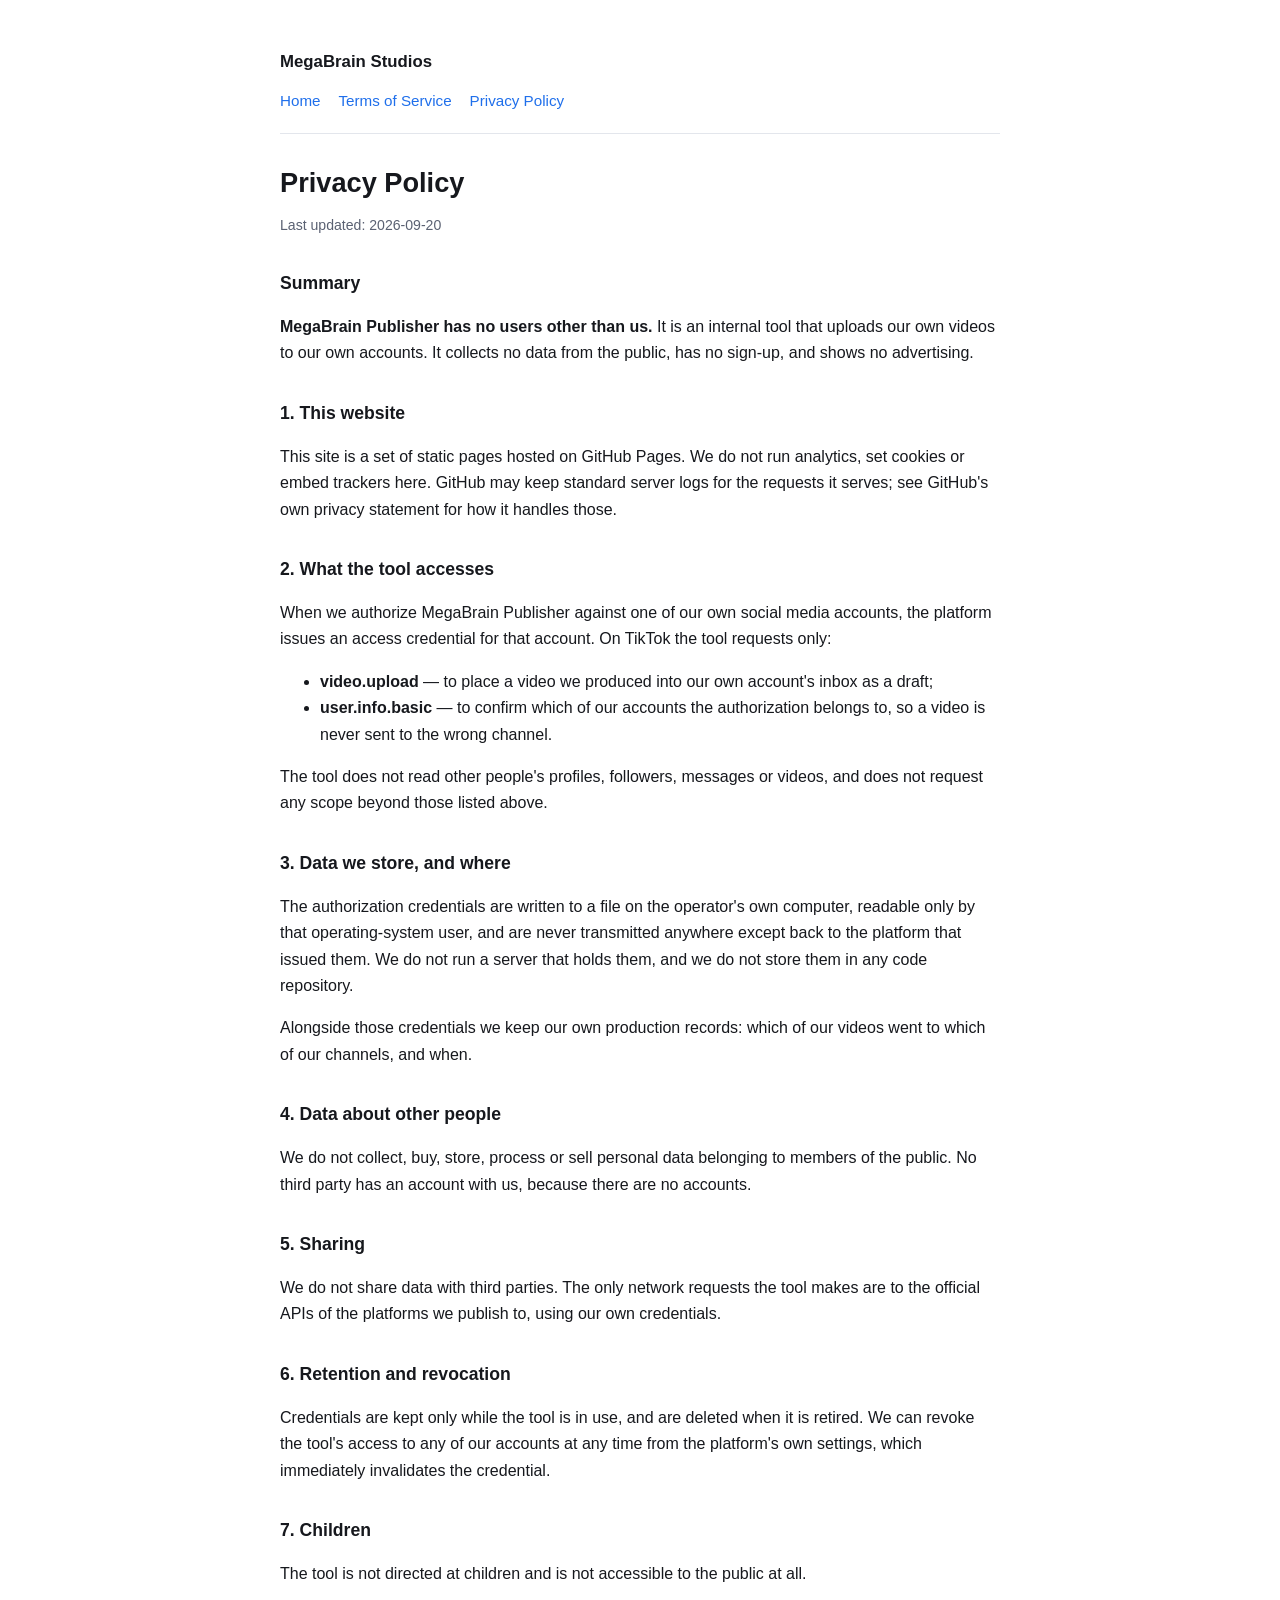
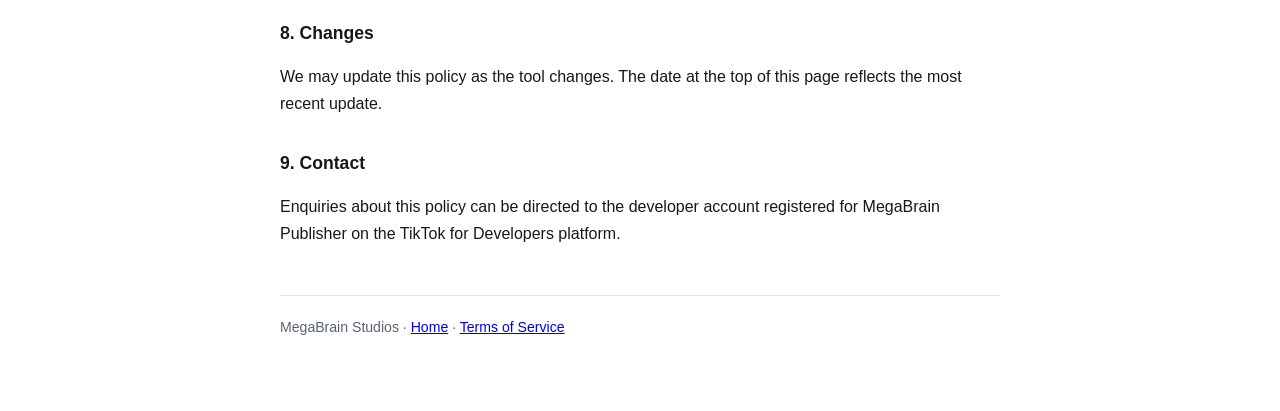
==== privacy.html @ 68c1b04f "Site institucional: termos de uso e política de privacidade Páginas exigidas pelo cadastro do app no" ====
<!doctype html>
<html lang="en">
<head>
<meta charset="utf-8">
<meta name="viewport" content="width=device-width, initial-scale=1">
<title>Privacy Policy — MegaBrain Studios</title>
<meta name="description" content="Privacy Policy for MegaBrain Studios and its internal publishing tool, MegaBrain Publisher.">
<link rel="stylesheet" href="style.css">
</head>
<body>
<div class="wrap">
  <header>
    <a class="brand" href="./">MegaBrain Studios</a>
    <nav>
      <a href="./">Home</a>
      <a href="terms.html">Terms of Service</a>
      <a href="privacy.html">Privacy Policy</a>
    </nav>
  </header>

  <h1>Privacy Policy</h1>
  <p class="updated">Last updated: 2026-09-20</p>

  <h2>Summary</h2>
  <p><strong>MegaBrain Publisher has no users other than us.</strong> It is an internal tool that
  uploads our own videos to our own accounts. It collects no data from the public, has no sign-up,
  and shows no advertising.</p>

  <h2>1. This website</h2>
  <p>This site is a set of static pages hosted on GitHub Pages. We do not run analytics, set
  cookies or embed trackers here. GitHub may keep standard server logs for the requests it serves;
  see GitHub's own privacy statement for how it handles those.</p>

  <h2>2. What the tool accesses</h2>
  <p>When we authorize MegaBrain Publisher against one of our own social media accounts, the
  platform issues an access credential for that account. On TikTok the tool requests only:</p>
  <ul>
    <li><strong>video.upload</strong> — to place a video we produced into our own account's inbox
    as a draft;</li>
    <li><strong>user.info.basic</strong> — to confirm which of our accounts the authorization
    belongs to, so a video is never sent to the wrong channel.</li>
  </ul>
  <p>The tool does not read other people's profiles, followers, messages or videos, and does not
  request any scope beyond those listed above.</p>

  <h2>3. Data we store, and where</h2>
  <p>The authorization credentials are written to a file on the operator's own computer, readable
  only by that operating-system user, and are never transmitted anywhere except back to the
  platform that issued them. We do not run a server that holds them, and we do not store them in
  any code repository.</p>
  <p>Alongside those credentials we keep our own production records: which of our videos went to
  which of our channels, and when.</p>

  <h2>4. Data about other people</h2>
  <p>We do not collect, buy, store, process or sell personal data belonging to members of the
  public. No third party has an account with us, because there are no accounts.</p>

  <h2>5. Sharing</h2>
  <p>We do not share data with third parties. The only network requests the tool makes are to the
  official APIs of the platforms we publish to, using our own credentials.</p>

  <h2>6. Retention and revocation</h2>
  <p>Credentials are kept only while the tool is in use, and are deleted when it is retired. We can
  revoke the tool's access to any of our accounts at any time from the platform's own settings,
  which immediately invalidates the credential.</p>

  <h2>7. Children</h2>
  <p>The tool is not directed at children and is not accessible to the public at all.</p>

  <h2>8. Changes</h2>
  <p>We may update this policy as the tool changes. The date at the top of this page reflects the
  most recent update.</p>

  <h2>9. Contact</h2>
  <p>Enquiries about this policy can be directed to the developer account registered for MegaBrain
  Publisher on the TikTok for Developers platform.</p>

  <footer>
    MegaBrain Studios · <a href="./">Home</a> · <a href="terms.html">Terms of Service</a>
  </footer>
</div>
</body>
</html>
---- style.css ----
:root {
  --bg: #ffffff;
  --fg: #16181d;
  --muted: #5a6172;
  --line: #e3e6ec;
  --accent: #1f6feb;
}
@media (prefers-color-scheme: dark) {
  :root:not([data-theme="light"]) {
    --bg: #0f1115;
    --fg: #e8eaed;
    --muted: #9aa2b1;
    --line: #262a33;
    --accent: #6ea8ff;
  }
}
* { box-sizing: border-box; }
body {
  margin: 0;
  background: var(--bg);
  color: var(--fg);
  font: 16px/1.65 -apple-system, BlinkMacSystemFont, "Segoe UI", Roboto, Helvetica, Arial, sans-serif;
  padding: 0 16px;
}
.wrap { max-width: 720px; margin: 0 auto; padding: 48px 0 72px; }
header { border-bottom: 1px solid var(--line); padding-bottom: 20px; margin-bottom: 32px; }
header a.brand { font-weight: 700; font-size: 1.05rem; color: var(--fg); text-decoration: none; }
nav { margin-top: 12px; display: flex; gap: 18px; flex-wrap: wrap; }
nav a { color: var(--accent); text-decoration: none; font-size: 0.95rem; }
nav a:hover { text-decoration: underline; }
h1 { font-size: 1.7rem; line-height: 1.25; margin: 0 0 8px; }
h2 { font-size: 1.1rem; margin: 32px 0 8px; }
p, li { color: var(--fg); }
.lead { color: var(--muted); margin-top: 0; }
.updated { color: var(--muted); font-size: 0.88rem; }
footer { border-top: 1px solid var(--line); margin-top: 48px; padding-top: 20px; color: var(--muted); font-size: 0.88rem; }
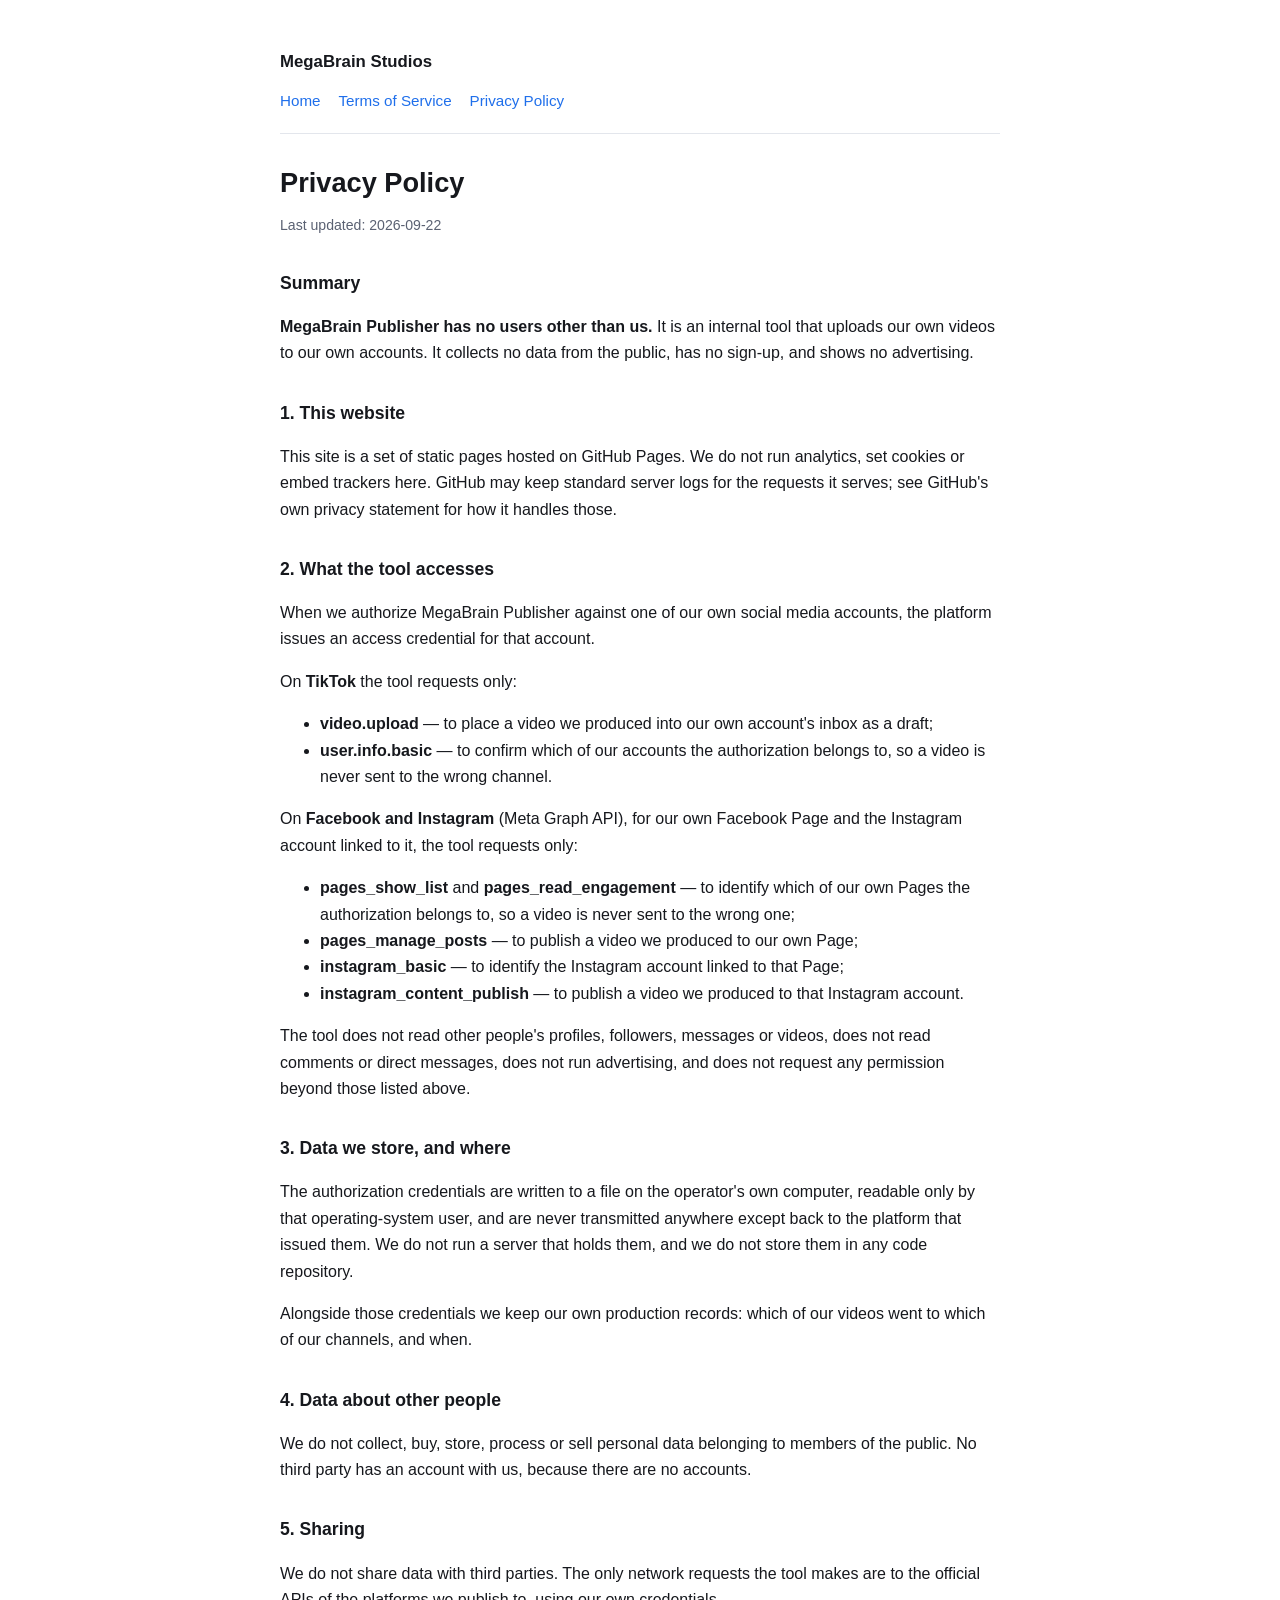
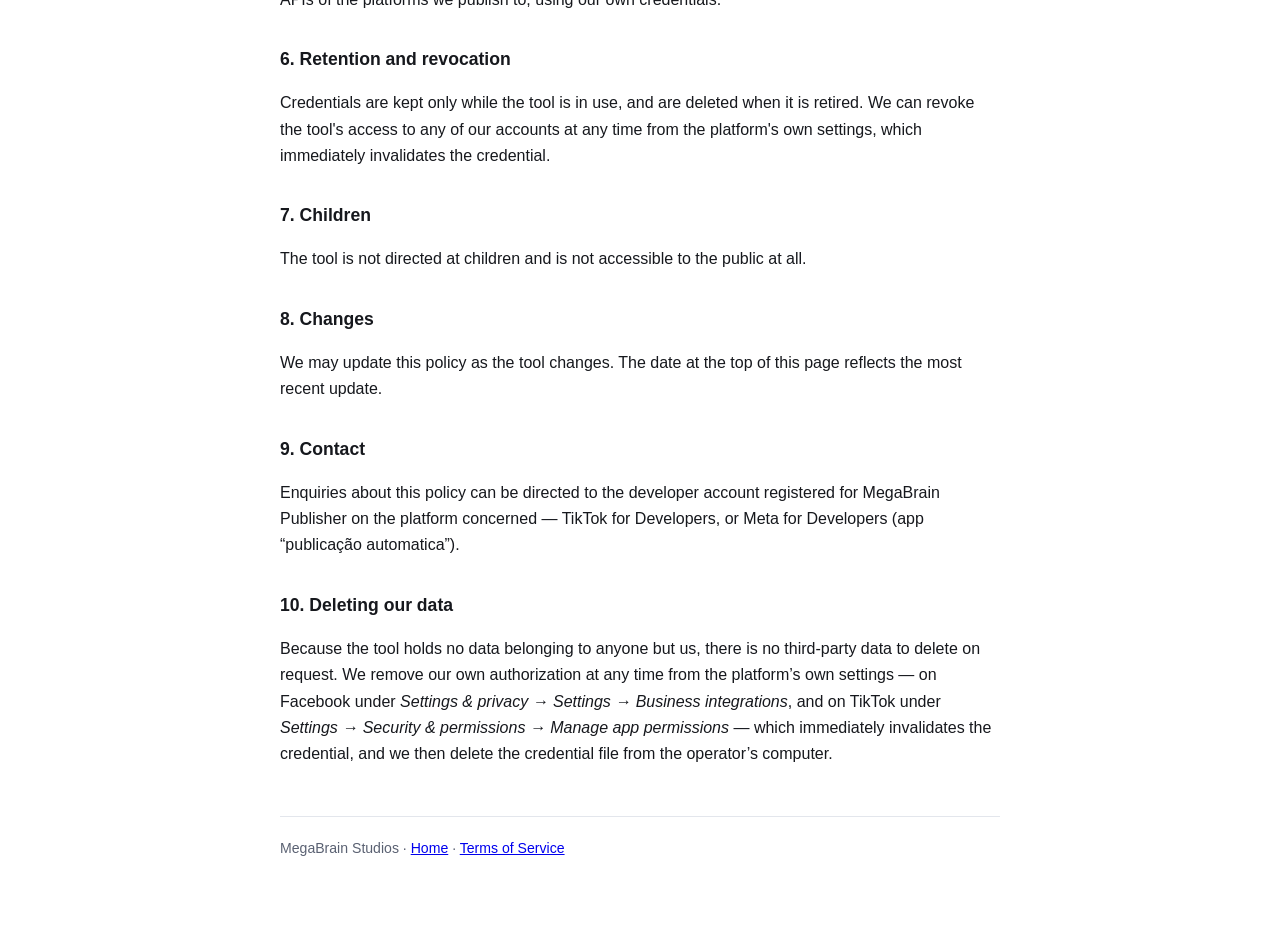
==== commit 6159036c: "privacy: cover the Meta app (Facebook Page + Instagram) alongside TikTok Section 2 now lists the fiv" ====
--- a/privacy.html
+++ b/privacy.html
@@ -19,7 +19,7 @@
   </header>
 
   <h1>Privacy Policy</h1>
-  <p class="updated">Last updated: 2026-09-20</p>
+  <p class="updated">Last updated: 2026-09-22</p>
 
   <h2>Summary</h2>
   <p><strong>MegaBrain Publisher has no users other than us.</strong> It is an internal tool that
@@ -33,15 +33,27 @@
 
   <h2>2. What the tool accesses</h2>
   <p>When we authorize MegaBrain Publisher against one of our own social media accounts, the
-  platform issues an access credential for that account. On TikTok the tool requests only:</p>
+  platform issues an access credential for that account.</p>
+  <p>On <strong>TikTok</strong> the tool requests only:</p>
   <ul>
     <li><strong>video.upload</strong> — to place a video we produced into our own account's inbox
     as a draft;</li>
     <li><strong>user.info.basic</strong> — to confirm which of our accounts the authorization
     belongs to, so a video is never sent to the wrong channel.</li>
   </ul>
-  <p>The tool does not read other people's profiles, followers, messages or videos, and does not
-  request any scope beyond those listed above.</p>
+  <p>On <strong>Facebook and Instagram</strong> (Meta Graph API), for our own Facebook Page and the
+  Instagram account linked to it, the tool requests only:</p>
+  <ul>
+    <li><strong>pages_show_list</strong> and <strong>pages_read_engagement</strong> — to identify
+    which of our own Pages the authorization belongs to, so a video is never sent to the wrong one;</li>
+    <li><strong>pages_manage_posts</strong> — to publish a video we produced to our own Page;</li>
+    <li><strong>instagram_basic</strong> — to identify the Instagram account linked to that Page;</li>
+    <li><strong>instagram_content_publish</strong> — to publish a video we produced to that
+    Instagram account.</li>
+  </ul>
+  <p>The tool does not read other people's profiles, followers, messages or videos, does not read
+  comments or direct messages, does not run advertising, and does not request any permission beyond
+  those listed above.</p>
 
   <h2>3. Data we store, and where</h2>
   <p>The authorization credentials are written to a file on the operator's own computer, readable
@@ -73,7 +85,16 @@
 
   <h2>9. Contact</h2>
   <p>Enquiries about this policy can be directed to the developer account registered for MegaBrain
-  Publisher on the TikTok for Developers platform.</p>
+  Publisher on the platform concerned — TikTok for Developers, or Meta for Developers (app
+  &ldquo;publicação automatica&rdquo;).</p>
+
+  <h2>10. Deleting our data</h2>
+  <p>Because the tool holds no data belonging to anyone but us, there is no third-party data to
+  delete on request. We remove our own authorization at any time from the platform&rsquo;s own
+  settings — on Facebook under <em>Settings &amp; privacy &rarr; Settings &rarr; Business
+  integrations</em>, and on TikTok under <em>Settings &rarr; Security &amp; permissions &rarr;
+  Manage app permissions</em> — which immediately invalidates the credential, and we then delete
+  the credential file from the operator&rsquo;s computer.</p>
 
   <footer>
     MegaBrain Studios · <a href="./">Home</a> · <a href="terms.html">Terms of Service</a>
